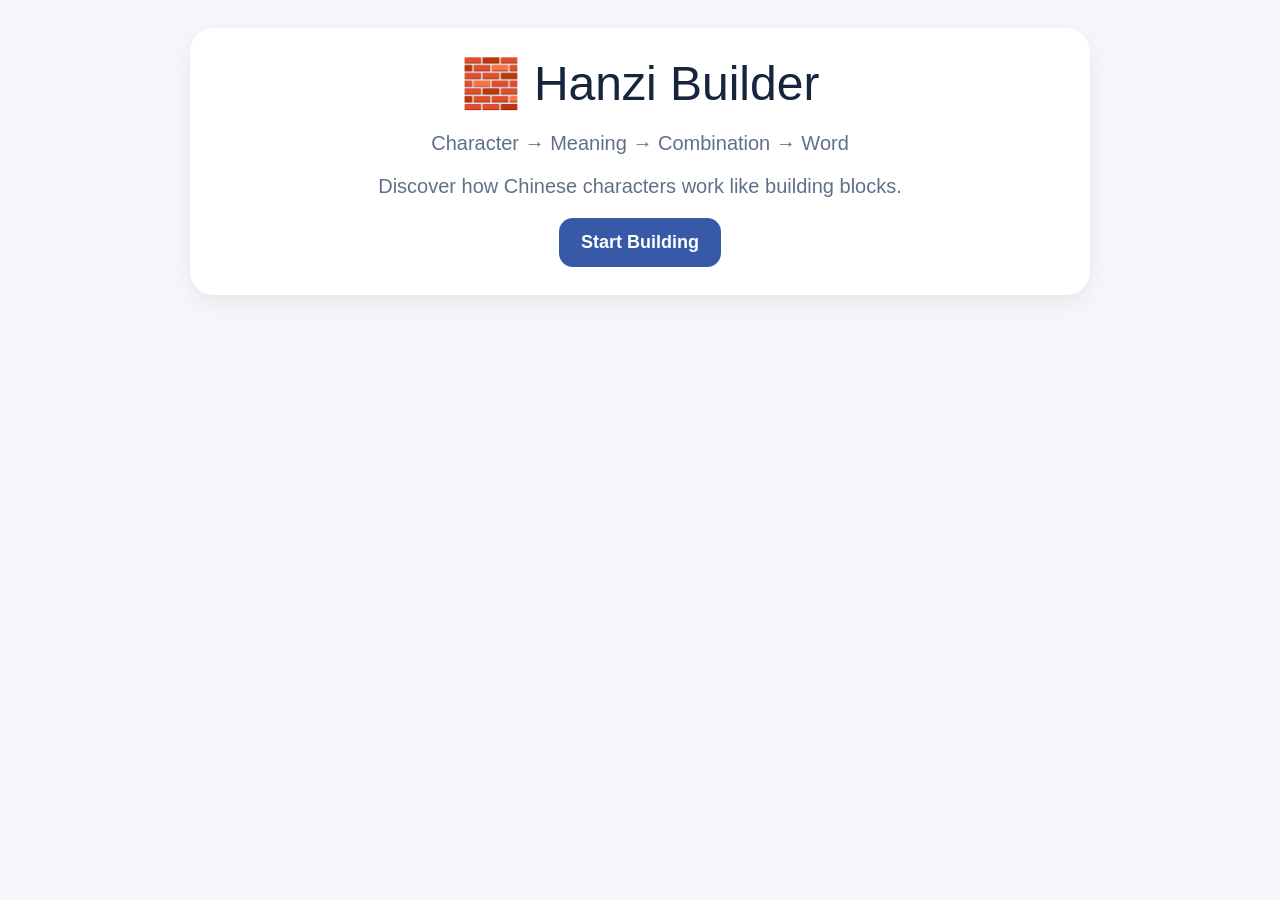
==== hanzi-builder.html @ cbdbf319 "Add files via upload" ====
<!doctype html><html lang="en"><head><meta charset="utf-8"><meta name="viewport" content="width=device-width,initial-scale=1"><title>Hanzi Builder</title>
<style>body{font-family:Arial,sans-serif;background:#f6f7fb;color:#17243d;margin:0}.w{max-width:900px;margin:auto;padding:28px}.c{background:white;padding:28px;border-radius:24px;box-shadow:0 8px 24px #0001}.h{text-align:center;font-size:48px}.p{text-align:center;font-size:20px;color:#607089}.b{background:#3859a8;color:white;border:0;border-radius:14px;padding:14px 22px;font-size:18px;font-weight:bold;cursor:pointer}.q{font-size:25px;font-weight:bold}.build{text-align:center;font-size:55px;font-weight:bold;margin:25px}.opts{display:grid;grid-template-columns:1fr 1fr;gap:14px}.o{font-size:20px;padding:20px;border:2px solid #dfe5ee;background:white;border-radius:16px;cursor:pointer}.good{background:#effaf4;border-color:#218c5b}.bad{background:#fff1f1;border-color:#c54a4a}.fb{margin-top:18px;padding:16px;background:#f3f5f9;border-radius:14px;font-size:18px}@media(max-width:600px){.opts{grid-template-columns:1fr}.h{font-size:38px}}</style></head>
<body><div class="w"><div id="a"></div></div><script>
const Q=[
["What does 人 mean?","人","person",["person","tree","sun","mouth"]],
["What does 木 mean?","木","tree",["tree","person","moon","middle"]],
["What does 日 mean?","日","sun / day",["sun / day","mouth","woman","country"]],
["Two trees come together. Which character is built?","木 + 木 → ?","林",["林","明","好","国"]],
["Sun + moon. Which character is built?","日 + 月 → ?","明",["明","林","休","问"]],
["Person + tree. Which character is built?","亻 + 木 → ?","休",["休","他","林","明"]],
["Woman + child. Which character is built?","女 + 子 → ?","好",["好","妈","她","安"]],
["What does 中国 mean?","中 + 国 → 中国","China",["China","Chinese language","school","birthday"]],
["What does 汉语 mean?","汉 + 语 → 汉语","Chinese language",["Chinese language","China","classmate","clothes"]],
["What does 学校 mean?","学 + 校 → 学校","school",["school","student","birthday","mobile phone"]],
["What does 生日 mean?","生 + 日 → 生日","birthday",["birthday","student","fruit","school"]],
["What does 水果 mean?","水 + 果 → 水果","fruit",["fruit","water","clothes","classmate"]],
["What does 同学 mean?","同 + 学 → 同学","classmate",["classmate","school","student","Chinese language"]],
["What does 衣服 mean?","衣 + 服 → 衣服","clothes",["clothes","fruit","mobile phone","birthday"]],
["Smart guess: 手 = hand, 机 = machine. What might 手机 mean?","手 + 机 → 手机","mobile phone",["mobile phone","handwriting","computer","watch"]]
];let i=0,s=0,lock=false;const A=document.getElementById("a");
function start(){i=0;s=0;show()}
function intro(){A.innerHTML='<div class="c" style="text-align:center"><div class="h">🧱 Hanzi Builder</div><p class="p">Character → Meaning → Combination → Word</p><p class="p">Discover how Chinese characters work like building blocks.</p><button class="b" onclick="start()">Start Building</button></div>'}
function show(){lock=false;let x=Q[i];A.innerHTML='<div class="c"><b>Question '+(i+1)+' / '+Q.length+'　 Score: '+s+'/'+i+'</b><p class="q">'+x[0]+'</p><div class="build">'+x[1]+'</div><div class="opts">'+x[3].map(v=>'<button class="o" data-v="'+v+'" onclick="pick(this)">'+v+'</button>').join('')+'</div><div class="fb" id="f">Use the building blocks as clues.</div><p style="text-align:right"><button class="b" id="n" onclick="next()" disabled>Next →</button></p></div>'}
function pick(e){if(lock)return;lock=true;let x=Q[i],ok=e.dataset.v===x[2];if(ok)s++;document.querySelectorAll(".o").forEach(z=>{if(z.dataset.v===x[2])z.classList.add("good");else if(z===e)z.classList.add("bad")});document.getElementById("f").innerHTML=ok?"✅ <b>Correct!</b>":"💡 The answer is <b>"+x[2]+"</b>.";document.getElementById("n").disabled=false}
function next(){i++;if(i<Q.length)show();else A.innerHTML='<div class="c" style="text-align:center"><div class="h">Build Complete!</div><div style="font-size:65px;font-weight:bold">'+s+'/'+Q.length+'</div><p class="p"><b>Big idea:</b> Chinese characters and words are built from meaningful parts.</p><button class="b" onclick="start()">Play Again</button></div>'}
intro();</script></body></html>
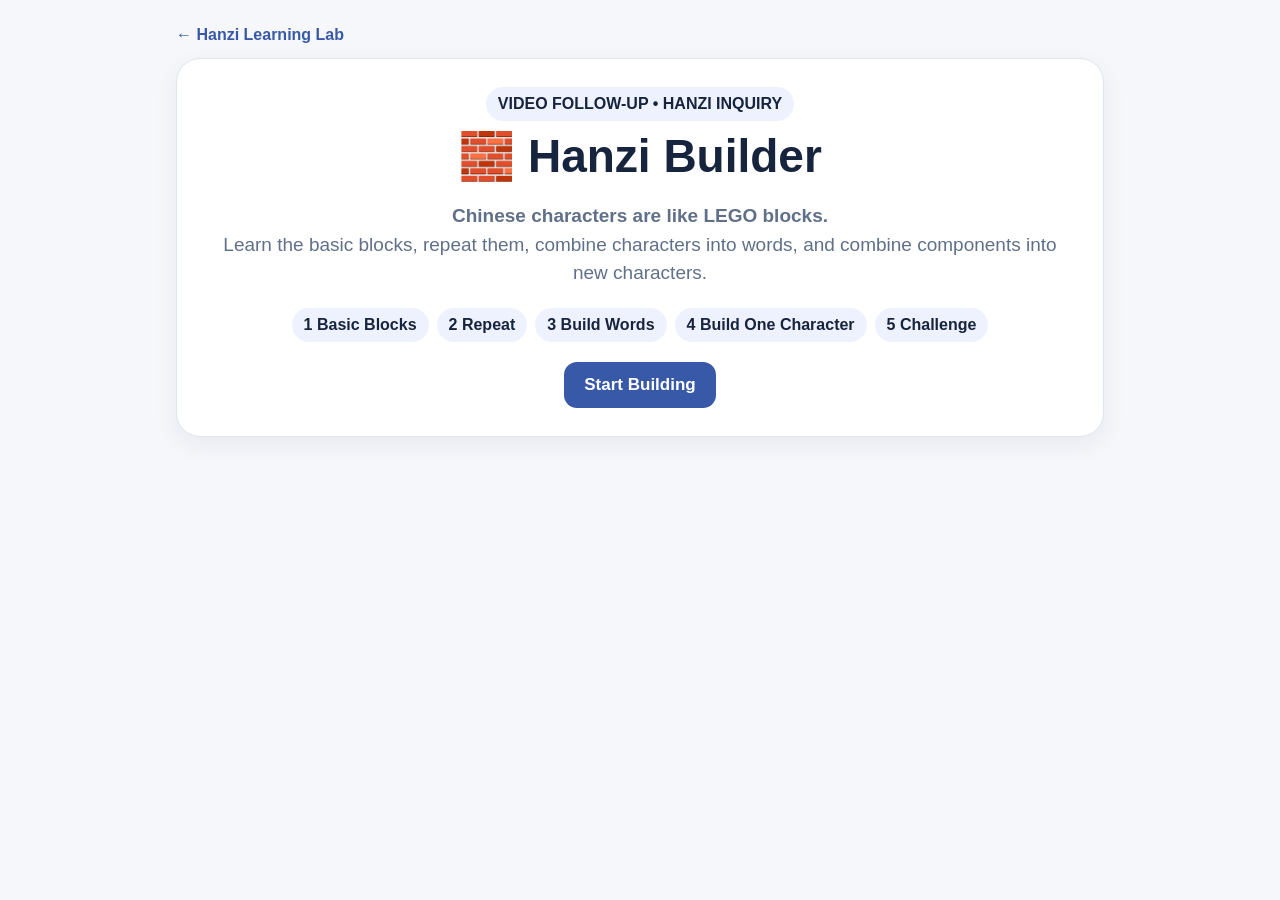
==== commit 691cfb00: "Add files via upload" ====
--- a/hanzi-builder.html
+++ b/hanzi-builder.html
@@ -1,26 +1,70 @@
-<!doctype html><html lang="en"><head><meta charset="utf-8"><meta name="viewport" content="width=device-width,initial-scale=1"><title>Hanzi Builder</title>
-<style>body{font-family:Arial,sans-serif;background:#f6f7fb;color:#17243d;margin:0}.w{max-width:900px;margin:auto;padding:28px}.c{background:white;padding:28px;border-radius:24px;box-shadow:0 8px 24px #0001}.h{text-align:center;font-size:48px}.p{text-align:center;font-size:20px;color:#607089}.b{background:#3859a8;color:white;border:0;border-radius:14px;padding:14px 22px;font-size:18px;font-weight:bold;cursor:pointer}.q{font-size:25px;font-weight:bold}.build{text-align:center;font-size:55px;font-weight:bold;margin:25px}.opts{display:grid;grid-template-columns:1fr 1fr;gap:14px}.o{font-size:20px;padding:20px;border:2px solid #dfe5ee;background:white;border-radius:16px;cursor:pointer}.good{background:#effaf4;border-color:#218c5b}.bad{background:#fff1f1;border-color:#c54a4a}.fb{margin-top:18px;padding:16px;background:#f3f5f9;border-radius:14px;font-size:18px}@media(max-width:600px){.opts{grid-template-columns:1fr}.h{font-size:38px}}</style></head>
-<body><div class="w"><div id="a"></div></div><script>
+<!doctype html>
+<html lang="en">
+<head>
+<meta charset="utf-8"><meta name="viewport" content="width=device-width,initial-scale=1">
+<title>Hanzi Builder — Chinese Characters Are Like LEGO</title>
+<style>
+*{box-sizing:border-box} body{margin:0;background:#f6f7fb;color:#17243d;font-family:Arial,"Noto Sans",sans-serif}
+.wrap{max-width:980px;margin:auto;padding:26px}.nav a{text-decoration:none;color:#3859a8;font-weight:800}
+.card{background:#fff;border:1px solid #dfe5ee;border-radius:24px;padding:28px;box-shadow:0 8px 24px #17243d10}
+.hero{text-align:center}.hero h1{font-size:46px;margin:8px}.hero p{font-size:19px;color:#607089;line-height:1.5}
+.path{display:flex;justify-content:center;gap:8px;flex-wrap:wrap;margin:20px 0}.pill{background:#eef2ff;border-radius:99px;padding:8px 12px;font-weight:800}
+.btn{border:0;border-radius:13px;background:#3859a8;color:white;padding:13px 20px;font-size:17px;font-weight:900;cursor:pointer}
+.top{display:flex;justify-content:space-between;gap:10px;font-weight:900}.bar{height:11px;background:#e6eaf1;border-radius:99px;overflow:hidden;margin:17px 0 23px}.bar div{height:100%;background:#3859a8}
+.level{font-size:13px;font-weight:900;color:#3859a8;letter-spacing:.05em}.q{font-size:25px;font-weight:900;margin:12px 0}.build{font-family:"PingFang SC","Microsoft YaHei",sans-serif;font-size:54px;font-weight:800;text-align:center;margin:25px 0}
+.note{text-align:center;color:#607089;margin-top:-12px;margin-bottom:18px}.opts{display:grid;grid-template-columns:1fr 1fr;gap:13px}
+.opt{border:2px solid #dfe5ee;background:white;border-radius:17px;padding:17px;cursor:pointer;text-align:center;min-height:82px}.opt:hover{border-color:#8fa0ce}
+.hz{font-family:"PingFang SC","Microsoft YaHei",sans-serif;font-size:35px;font-weight:800}.en{font-size:17px;color:#607089;margin-top:4px}
+.good{border-color:#218c5b;background:#effaf4}.bad{border-color:#c54a4a;background:#fff1f1}.fb{margin-top:17px;padding:15px;border-radius:14px;background:#f3f5f9;font-size:17px;line-height:1.45;min-height:58px}
+.next{text-align:right;margin-top:15px}.concept{margin-top:20px;padding:17px;border:1px solid #dfe5ee;border-radius:16px;background:#fafbfe}.concept b{font-size:18px}
+.big{font-size:68px;font-weight:900;color:#d99000}.compare{display:grid;grid-template-columns:1fr 1fr;gap:14px;margin:20px 0}.compare div{border:1px solid #dfe5ee;border-radius:16px;padding:18px}
+@media(max-width:650px){.opts,.compare{grid-template-columns:1fr}.hero h1{font-size:36px}.build{font-size:43px}.wrap{padding:14px}}
+</style></head>
+<body><div class="wrap"><div class="nav"><a href="index.html">← Hanzi Learning Lab</a></div><div id="app" style="margin-top:14px"></div></div>
+<script>
 const Q=[
-["What does 人 mean?","人","person",["person","tree","sun","mouth"]],
-["What does 木 mean?","木","tree",["tree","person","moon","middle"]],
-["What does 日 mean?","日","sun / day",["sun / day","mouth","woman","country"]],
-["Two trees come together. Which character is built?","木 + 木 → ?","林",["林","明","好","国"]],
-["Sun + moon. Which character is built?","日 + 月 → ?","明",["明","林","休","问"]],
-["Person + tree. Which character is built?","亻 + 木 → ?","休",["休","他","林","明"]],
-["Woman + child. Which character is built?","女 + 子 → ?","好",["好","妈","她","安"]],
-["What does 中国 mean?","中 + 国 → 中国","China",["China","Chinese language","school","birthday"]],
-["What does 汉语 mean?","汉 + 语 → 汉语","Chinese language",["Chinese language","China","classmate","clothes"]],
-["What does 学校 mean?","学 + 校 → 学校","school",["school","student","birthday","mobile phone"]],
-["What does 生日 mean?","生 + 日 → 生日","birthday",["birthday","student","fruit","school"]],
-["What does 水果 mean?","水 + 果 → 水果","fruit",["fruit","water","clothes","classmate"]],
-["What does 同学 mean?","同 + 学 → 同学","classmate",["classmate","school","student","Chinese language"]],
-["What does 衣服 mean?","衣 + 服 → 衣服","clothes",["clothes","fruit","mobile phone","birthday"]],
-["Smart guess: 手 = hand, 机 = machine. What might 手机 mean?","手 + 机 → 手机","mobile phone",["mobile phone","handwriting","computer","watch"]]
-];let i=0,s=0,lock=false;const A=document.getElementById("a");
-function start(){i=0;s=0;show()}
-function intro(){A.innerHTML='<div class="c" style="text-align:center"><div class="h">🧱 Hanzi Builder</div><p class="p">Character → Meaning → Combination → Word</p><p class="p">Discover how Chinese characters work like building blocks.</p><button class="b" onclick="start()">Start Building</button></div>'}
-function show(){lock=false;let x=Q[i];A.innerHTML='<div class="c"><b>Question '+(i+1)+' / '+Q.length+'　 Score: '+s+'/'+i+'</b><p class="q">'+x[0]+'</p><div class="build">'+x[1]+'</div><div class="opts">'+x[3].map(v=>'<button class="o" data-v="'+v+'" onclick="pick(this)">'+v+'</button>').join('')+'</div><div class="fb" id="f">Use the building blocks as clues.</div><p style="text-align:right"><button class="b" id="n" onclick="next()" disabled>Next →</button></p></div>'}
-function pick(e){if(lock)return;lock=true;let x=Q[i],ok=e.dataset.v===x[2];if(ok)s++;document.querySelectorAll(".o").forEach(z=>{if(z.dataset.v===x[2])z.classList.add("good");else if(z===e)z.classList.add("bad")});document.getElementById("f").innerHTML=ok?"✅ <b>Correct!</b>":"💡 The answer is <b>"+x[2]+"</b>.";document.getElementById("n").disabled=false}
-function next(){i++;if(i<Q.length)show();else A.innerHTML='<div class="c" style="text-align:center"><div class="h">Build Complete!</div><div style="font-size:65px;font-weight:bold">'+s+'/'+Q.length+'</div><p class="p"><b>Big idea:</b> Chinese characters and words are built from meaningful parts.</p><button class="b" onclick="start()">Play Again</button></div>'}
-intro();</script></body></html>+{l:1,t:"BASIC BUILDING BLOCKS",q:"Which character means “fire”?",b:"🔥",a:"火",o:[["火",""],["木",""],["水",""],["山",""]],fb:"火 means fire. It is one of our basic Hanzi building blocks."},
+{l:1,t:"BASIC BUILDING BLOCKS",q:"Which character means “tree / wood”?",b:"🌳",a:"木",o:[["木",""],["人",""],["门",""],["田",""]],fb:"木 means tree or wood."},
+{l:1,t:"BASIC BUILDING BLOCKS",q:"Which character means “sun / day”?",b:"☀️",a:"日",o:[["日",""],["月",""],["口",""],["王",""]],fb:"日 means sun and is also used for day."},
+{l:1,t:"BASIC BUILDING BLOCKS",q:"Which character means “person”?",b:"🧍",a:"人",o:[["人",""],["女",""],["木",""],["山",""]],fb:"人 means person."},
+{l:1,t:"BASIC BUILDING BLOCKS",q:"Which character means “mouth”?",b:"👄",a:"口",o:[["口",""],["门",""],["日",""],["田",""]],fb:"口 means mouth."},
+{l:1,t:"BASIC BUILDING BLOCKS",q:"Which character means “door”?",b:"🚪",a:"门",o:[["门",""],["口",""],["山",""],["王",""]],fb:"门 means door."},
+{l:1,t:"BASIC BUILDING BLOCKS",q:"Which character means “mountain”?",b:"⛰️",a:"山",o:[["山",""],["水",""],["木",""],["人",""]],fb:"山 means mountain."},
+{l:1,t:"BASIC BUILDING BLOCKS",q:"Which character means “water”?",b:"💧",a:"水",o:[["水",""],["火",""],["月",""],["女",""]],fb:"水 means water."},
+{l:1,t:"BASIC BUILDING BLOCKS",q:"Which character means “moon / month”?",b:"🌙",a:"月",o:[["月",""],["日",""],["田",""],["门",""]],fb:"月 means moon and is also used for month."},
+{l:1,t:"BASIC BUILDING BLOCKS",q:"Which character means “woman”?",b:"👩",a:"女",o:[["女",""],["人",""],["王",""],["口",""]],fb:"女 means woman."},
+{l:1,t:"BASIC BUILDING BLOCKS",q:"Which character means “field”?",b:"🌾",a:"田",o:[["田",""],["日",""],["口",""],["门",""]],fb:"田 means field."},
+{l:1,t:"BASIC BUILDING BLOCKS",q:"Which character means “king”?",b:"👑",a:"王",o:[["王",""],["人",""],["山",""],["木",""]],fb:"王 means king."},
+
+{l:2,t:"REPEAT THE BLOCK",q:"人 means person. What does 从 mean?",b:"人 + 人 → 从",a:"follow",o:[["follow","follow"],["crowd","crowd"],["forest","forest"],["king","king"]],fb:"从 means follow. Repeating or arranging familiar parts can create a new character."},
+{l:2,t:"REPEAT THE BLOCK",q:"What does 众 mean?",b:"人 + 人 + 人 → 众",a:"crowd / many people",o:[["crowd / many people","crowd / many people"],["follow","follow"],["forest","forest"],["family","family"]],fb:"众 means crowd or many people. Notice the repeated 人 shapes."},
+{l:2,t:"REPEAT THE BLOCK",q:"木 means tree. What does 林 mean?",b:"木 + 木 → 林",a:"woods / forest",o:[["woods / forest","woods / forest"],["dense forest","dense forest"],["mountain","mountain"],["field","field"]],fb:"林 means woods or forest: more than one tree."},
+{l:2,t:"REPEAT THE BLOCK",q:"What does 森 mean?",b:"木 + 木 + 木 → 森",a:"dense forest",o:[["dense forest","dense forest"],["woods","woods"],["water","water"],["door","door"]],fb:"森 suggests a dense forest. Three 木 make the idea stronger."},
+
+{l:3,t:"CHARACTERS BUILD WORDS",q:"Two complete characters stay side by side. What word do they make?",b:"大 + 人 → 大人",a:"adult",o:[["adult","adult"],["big person only","big person only"],["family","family"],["prince","prince"]],fb:"大人 means adult. Here, two complete characters combine to make a WORD."},
+{l:3,t:"CHARACTERS BUILD WORDS",q:"What word is built from fire + mountain?",b:"火 + 山 → 火山",a:"volcano",o:[["volcano","volcano"],["forest fire","forest fire"],["hot mountain","hot mountain"],["sunset","sunset"]],fb:"火山 means volcano. 火 and 山 remain two separate characters."},
+{l:3,t:"CHARACTERS BUILD WORDS",q:"What word is built from woman + king?",b:"女 + 王 → 女王",a:"queen",o:[["queen","queen"],["woman","woman"],["princess","princess"],["mother","mother"]],fb:"女王 means queen."},
+{l:3,t:"CHARACTERS BUILD WORDS",q:"What word is built from king + child?",b:"王 + 子 → 王子",a:"prince",o:[["prince","prince"],["king","king"],["child","child"],["family","family"]],fb:"王子 means prince."},
+{l:3,t:"CHARACTERS BUILD WORDS",q:"What word is built from home/family + person?",b:"家 + 人 → 家人",a:"family member(s)",o:[["family member(s)","family member(s)"],["adult","adult"],["queen","queen"],["visitor","visitor"]],fb:"家人 means family member or family members."},
+
+{l:4,t:"COMPONENTS BUILD ONE CHARACTER",q:"These two components fit inside ONE character. What character do they build?",b:"亻 + 木 → ?",a:"休",o:[["休","rest"],["林","forest"],["从","follow"],["问","ask"]],fb:"亻 + 木 → 休 (rest). The parts fit together inside ONE character."},
+{l:4,t:"COMPONENTS BUILD ONE CHARACTER",q:"What character is built from 女 + 马?",b:"女 + 马 → ?",a:"妈",o:[["妈","mom"],["好","good"],["安","safe / peaceful"],["女王","queen"]],fb:"女 + 马 → 妈 (mom). 妈 is ONE character."},
+{l:4,t:"COMPONENTS BUILD ONE CHARACTER",q:"What character is built from 日 + 月?",b:"日 + 月 → ?",a:"明",o:[["明","bright"],["问","ask"],["休","rest"],["森","dense forest"]],fb:"日 + 月 → 明 (bright). Two components form ONE character."},
+{l:4,t:"COMPONENTS BUILD ONE CHARACTER",q:"What character is built from 门 + 口?",b:"门 + 口 → ?",a:"问",o:[["问","ask"],["明","bright"],["安","safe"],["妈","mom"]],fb:"门 + 口 → 问 (ask). The 口 sits inside 门."},
+{l:4,t:"COMPONENTS BUILD ONE CHARACTER",q:"What character is built from 女 + 子?",b:"女 + 子 → ?",a:"好",o:[["好","good"],["妈","mom"],["安","safe"],["休","rest"]],fb:"女 + 子 → 好 (good). Two components build ONE Hanzi."},
+{l:4,t:"COMPONENTS BUILD ONE CHARACTER",q:"What character is built from roof radical 宀 + 女?",b:"宀 + 女 → ?",a:"安",o:[["安","safe / peaceful"],["家","home"],["好","good"],["问","ask"]],fb:"宀 + 女 → 安 (safe / peaceful). Notice the top–bottom structure."},
+
+{l:5,t:"HANZI LEGO CHALLENGE",q:"Which example makes TWO characters — a word — rather than ONE character?",b:"WORD or CHARACTER?",a:"火山",o:[["火山","volcano"],["明","bright"],["好","good"],["休","rest"]],fb:"火山 is a WORD made of two complete characters: 火 + 山."},
+{l:5,t:"HANZI LEGO CHALLENGE",q:"Which example is ONE character built from components?",b:"WORD or CHARACTER?",a:"妈",o:[["妈","mom"],["女王","queen"],["王子","prince"],["家人","family"]],fb:"妈 is ONE character built from 女 + 马."}
+];
+
+let i=0,score=0,locked=false; const A=document.getElementById("app");
+function shuffle(a){return [...a].sort(()=>Math.random()-.5)}
+function intro(){A.innerHTML=`<div class="card hero"><div class="pill" style="display:inline-block">VIDEO FOLLOW-UP • HANZI INQUIRY</div><h1>🧱 Hanzi Builder</h1><p><b>Chinese characters are like LEGO blocks.</b><br>Learn the basic blocks, repeat them, combine characters into words, and combine components into new characters.</p><div class="path"><span class="pill">1 Basic Blocks</span><span class="pill">2 Repeat</span><span class="pill">3 Build Words</span><span class="pill">4 Build One Character</span><span class="pill">5 Challenge</span></div><button class="btn" onclick="start()">Start Building</button></div>`}
+function start(){i=0;score=0;show()}
+function show(){locked=false;let x=Q[i],opts=shuffle(x.o);A.innerHTML=`<div class="top"><span>${x.t}</span><span>Score: ${score}/${i}</span></div><div class="bar"><div style="width:${i/Q.length*100}%"></div></div><div class="card"><div class="level">LEVEL ${x.l} • QUESTION ${i+1} OF ${Q.length}</div><div class="q">${x.q}</div><div class="build">${x.b}</div><div class="opts">${opts.map(o=>`<button class="opt" data-v="${o[0]}" onclick="pick(this)"><div class="hz">${/^[\u3400-\u9fff]+$/.test(o[0])?o[0]:''}</div>${o[1]?`<div class="en">${o[1]}</div>`:""}</button>`).join("")}</div><div class="fb" id="fb">Look for known blocks. Use the structure as evidence.</div><div class="next"><button class="btn" id="next" onclick="next()" disabled>Next →</button></div></div>`}
+function pick(el){if(locked)return;locked=true;let x=Q[i],ok=el.dataset.v===x.a;if(ok)score++;document.querySelectorAll(".opt").forEach(b=>{if(b.dataset.v===x.a)b.classList.add("good");else if(b===el)b.classList.add("bad")});document.getElementById("fb").innerHTML=(ok?"✅ <b>Correct.</b> ":"💡 <b>Look again.</b> ")+x.fb;document.getElementById("next").disabled=false}
+function next(){i++;if(i<Q.length)show();else finish()}
+function finish(){A.innerHTML=`<div class="card hero"><div class="pill" style="display:inline-block">BUILD COMPLETE</div><div class="big">${score}/${Q.length}</div><h1>Now you can see the system.</h1><div class="compare"><div><b>COMPONENTS → ONE CHARACTER</b><div class="build" style="font-size:35px">女 + 马 → 妈</div><p>Parts fit together inside one square character.</p></div><div><b>CHARACTERS → A WORD</b><div class="build" style="font-size:35px">火 + 山 → 火山</div><p>Complete characters stay separate and combine their meanings.</p></div></div><div class="concept"><b>Big Idea</b><p>Hanzi is not a collection of random pictures. Known parts can repeat, combine, and help us understand unfamiliar characters and words.</p></div><p><button class="btn" onclick="start()">Play Again</button></p></div>`}
+intro();
+</script></body></html>
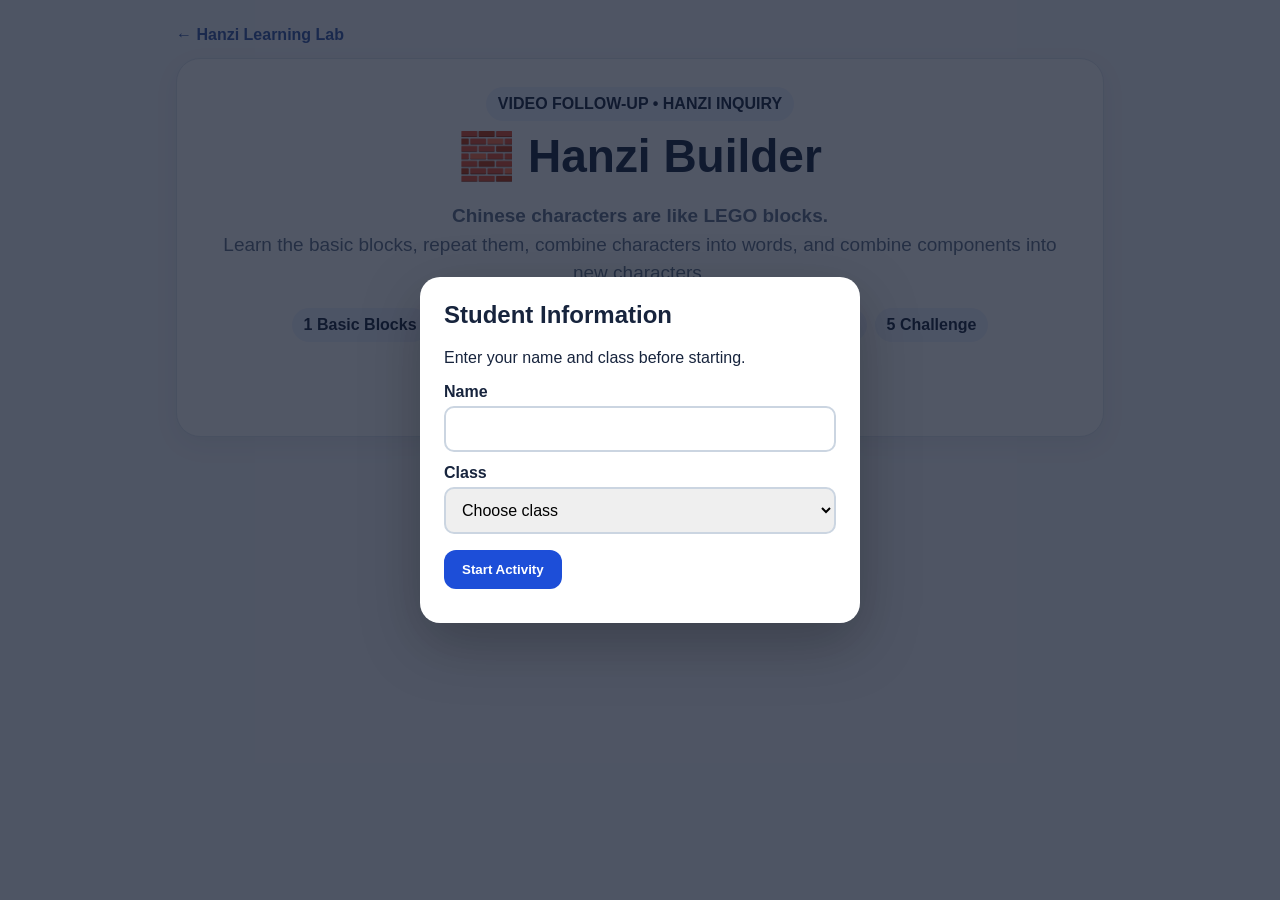
==== commit 23654a9c: "Add student name, class, and result submission" ====
--- a/hanzi-builder.html
+++ b/hanzi-builder.html
@@ -2,7 +2,7 @@
 <html lang="en">
 <head>
 <meta charset="utf-8"><meta name="viewport" content="width=device-width,initial-scale=1">
-<title>Hanzi Builder — Chinese Characters Are Like LEGO</title>
+<title>Mr. Li's Hanzi Learning Lab — Hanzi Builder — Chinese Characters Are Like LEGO</title>
 <style>
 *{box-sizing:border-box} body{margin:0;background:#f6f7fb;color:#17243d;font-family:Arial,"Noto Sans",sans-serif}
 .wrap{max-width:980px;margin:auto;padding:26px}.nav a{text-decoration:none;color:#3859a8;font-weight:800}
@@ -19,8 +19,10 @@
 .next{text-align:right;margin-top:15px}.concept{margin-top:20px;padding:17px;border:1px solid #dfe5ee;border-radius:16px;background:#fafbfe}.concept b{font-size:18px}
 .big{font-size:68px;font-weight:900;color:#d99000}.compare{display:grid;grid-template-columns:1fr 1fr;gap:14px;margin:20px 0}.compare div{border:1px solid #dfe5ee;border-radius:16px;padding:18px}
 @media(max-width:650px){.opts,.compare{grid-template-columns:1fr}.hero h1{font-size:36px}.build{font-size:43px}.wrap{padding:14px}}
+</style><style>
+.student-modal{position:fixed;inset:0;background:rgba(15,23,42,.72);display:flex;align-items:center;justify-content:center;z-index:9999;padding:20px}.student-box{background:#fff;border-radius:20px;padding:24px;max-width:440px;width:100%;box-shadow:0 20px 60px rgba(0,0,0,.25)}.student-box h2{margin-top:0}.student-box label{display:block;font-weight:800;margin:12px 0 5px}.student-box input,.student-box select{width:100%;box-sizing:border-box;padding:12px;border:2px solid #cbd5e1;border-radius:10px;font:inherit}.student-box button,.submit-result-btn{margin-top:16px;border:0;border-radius:12px;padding:12px 18px;background:#1d4ed8;color:#fff;font-weight:800;cursor:pointer}.submit-result-btn:disabled{opacity:.55}.submit-status{margin-top:10px;font-weight:700}
 </style></head>
-<body><div class="wrap"><div class="nav"><a href="index.html">← Hanzi Learning Lab</a></div><div id="app" style="margin-top:14px"></div></div>
+<body><div class="student-modal" id="studentModal"><div class="student-box"><h2>Student Information</h2><p>Enter your name and class before starting.</p><label for="studentName">Name</label><input id="studentName" maxlength="24" autocomplete="name"><label for="studentClass">Class</label><select id="studentClass"><option value="">Choose class</option><option>Grade 8</option><option>Grade 9</option><option>Grade 10</option><option>Grade 11</option><option>IB DP1</option><option>Other</option></select><button id="studentStart">Start Activity</button><div class="submit-status" id="studentError"></div></div></div><div class="wrap"><div class="nav"><a href="index.html">← Hanzi Learning Lab</a></div><div id="app" style="margin-top:14px"></div></div>
 <script>
 const Q=[
 {l:1,t:"BASIC BUILDING BLOCKS",q:"Which character means “fire”?",b:"🔥",a:"火",o:[["火",""],["木",""],["水",""],["山",""]],fb:"火 means fire. It is one of our basic Hanzi building blocks."},
@@ -65,6 +67,27 @@
 function show(){locked=false;let x=Q[i],opts=shuffle(x.o);A.innerHTML=`<div class="top"><span>${x.t}</span><span>Score: ${score}/${i}</span></div><div class="bar"><div style="width:${i/Q.length*100}%"></div></div><div class="card"><div class="level">LEVEL ${x.l} • QUESTION ${i+1} OF ${Q.length}</div><div class="q">${x.q}</div><div class="build">${x.b}</div><div class="opts">${opts.map(o=>`<button class="opt" data-v="${o[0]}" onclick="pick(this)"><div class="hz">${/^[\u3400-\u9fff]+$/.test(o[0])?o[0]:''}</div>${o[1]?`<div class="en">${o[1]}</div>`:""}</button>`).join("")}</div><div class="fb" id="fb">Look for known blocks. Use the structure as evidence.</div><div class="next"><button class="btn" id="next" onclick="next()" disabled>Next →</button></div></div>`}
 function pick(el){if(locked)return;locked=true;let x=Q[i],ok=el.dataset.v===x.a;if(ok)score++;document.querySelectorAll(".opt").forEach(b=>{if(b.dataset.v===x.a)b.classList.add("good");else if(b===el)b.classList.add("bad")});document.getElementById("fb").innerHTML=(ok?"✅ <b>Correct.</b> ":"💡 <b>Look again.</b> ")+x.fb;document.getElementById("next").disabled=false}
 function next(){i++;if(i<Q.length)show();else finish()}
-function finish(){A.innerHTML=`<div class="card hero"><div class="pill" style="display:inline-block">BUILD COMPLETE</div><div class="big">${score}/${Q.length}</div><h1>Now you can see the system.</h1><div class="compare"><div><b>COMPONENTS → ONE CHARACTER</b><div class="build" style="font-size:35px">女 + 马 → 妈</div><p>Parts fit together inside one square character.</p></div><div><b>CHARACTERS → A WORD</b><div class="build" style="font-size:35px">火 + 山 → 火山</div><p>Complete characters stay separate and combine their meanings.</p></div></div><div class="concept"><b>Big Idea</b><p>Hanzi is not a collection of random pictures. Known parts can repeat, combine, and help us understand unfamiliar characters and words.</p></div><p><button class="btn" onclick="start()">Play Again</button></p></div>`}
+function finish(){A.innerHTML=`<div class="card hero"><div class="pill" style="display:inline-block">BUILD COMPLETE</div><div class="big">${score}/${Q.length}</div><h1>Now you can see the system.</h1><div class="compare"><div><b>COMPONENTS → ONE CHARACTER</b><div class="build" style="font-size:35px">女 + 马 → 妈</div><p>Parts fit together inside one square character.</p></div><div><b>CHARACTERS → A WORD</b><div class="build" style="font-size:35px">火 + 山 → 火山</div><p>Complete characters stay separate and combine their meanings.</p></div></div><div class="concept"><b>Big Idea</b><p>Hanzi is not a collection of random pictures. Known parts can repeat, combine, and help us understand unfamiliar characters and words.</p></div><p><button class="btn" onclick="start()">Play Again</button></p><button class="submit-result-btn" id="submitResult">Submit result to Mr. Li</button><div class="submit-status" id="submitMsg"></div></div>`;document.getElementById("submitResult").onclick=()=>sendStudentResult({totalQuestions:Q.length,correct:score,totalAttempts:Q.length,buildFirstTryRate:Q.length?score/Q.length:""},document.getElementById("submitResult"),document.getElementById("submitMsg"))}
 intro();
+</script><script>
+const RESULTS_ENDPOINT="https://script.google.com/macros/s/AKfycbxfFi4GnZp_uFTdR16jCefO8D1cRzz0hBO-C5ACpM8GPMN3k2M3tRWYL3Eckgjf7sUr/exec";
+const GAME_NAME="Hanzi Builder 1.0";
+let studentProfile=null, activityStartedAt=Date.now();
+(function(){
+ const saved=JSON.parse(localStorage.getItem("hanziStudentProfile")||"null");
+ if(saved){document.getElementById("studentName").value=saved.nickname||"";document.getElementById("studentClass").value=saved.className||"";}
+ document.getElementById("studentStart").onclick=()=>{
+  const nickname=document.getElementById("studentName").value.trim(),className=document.getElementById("studentClass").value;
+  if(!nickname||!className){document.getElementById("studentError").textContent="Please enter your name and choose your class.";return;}
+  studentProfile={nickname,className};localStorage.setItem("hanziStudentProfile",JSON.stringify(studentProfile));activityStartedAt=Date.now();document.getElementById("studentModal").style.display="none";
+ };
+})();
+async function sendStudentResult(metrics,btn,msg){
+ if(!studentProfile){msg.textContent="Name and class are missing.";return;}
+ btn.disabled=true;msg.textContent="Submitting…";
+ const total=Number(metrics.totalQuestions||0), correct=Number(metrics.correct||0);
+ const result={submittedAt:new Date().toISOString(),className:studentProfile.className,nickname:studentProfile.nickname,completed:"Yes",durationMinutes:Math.max(1,Math.round((Date.now()-activityStartedAt)/60000)),totalQuestions:total,firstTryCorrect:correct,firstTryRate:total?correct/total:0,totalAttempts:Number(metrics.totalAttempts||total),extraAttempts:Math.max(0,Number(metrics.totalAttempts||total)-total),meaningsReviewed:metrics.meaningsReviewed||"",buildFirstTryRate:metrics.buildFirstTryRate||"",strokeOrderFirstTryRate:metrics.strokeOrderFirstTryRate||"",mixedChallengeFirstTryRate:metrics.mixedChallengeFirstTryRate||"",hardestItems:metrics.hardestItems||"",gameVersion:GAME_NAME,submissionId:(globalThis.crypto?.randomUUID?.()||Date.now()+"-"+Math.random().toString(16).slice(2))};
+ try{await fetch(RESULTS_ENDPOINT,{method:"POST",mode:"no-cors",headers:{"Content-Type":"text/plain;charset=utf-8"},body:JSON.stringify(result)});msg.textContent="Result submitted to Mr. Li.";btn.textContent="Submitted";}
+ catch(e){msg.textContent="Submission did not work. Please tell Mr. Li.";btn.disabled=false;}
+}
 </script></body></html>
